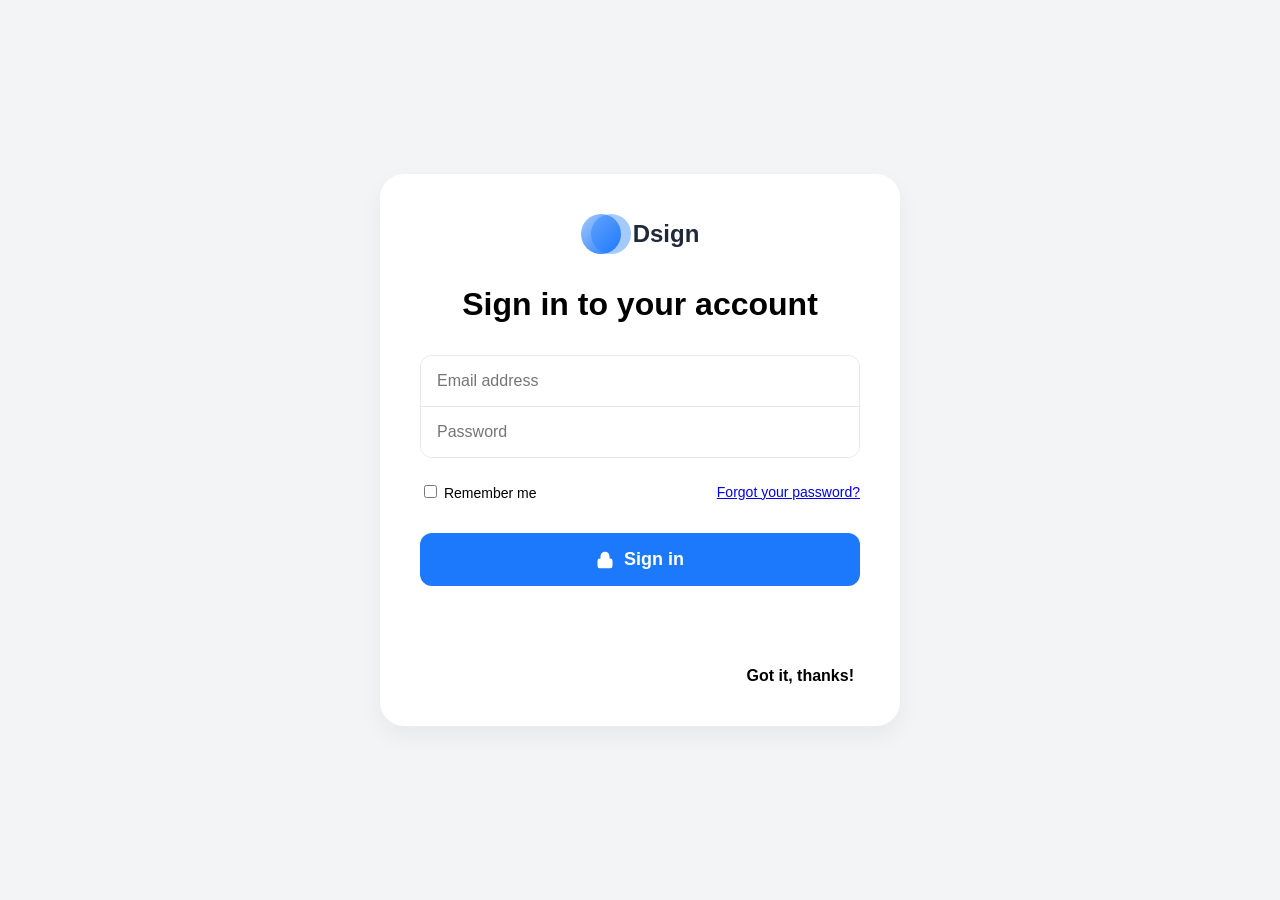
==== login.html @ f486a13e "init project" ====
<!DOCTYPE html>
<html lang="en">
<head>
    <meta charset="UTF-8">
    <meta name="viewport" content="width=device-width, initial-scale=1.0">
    <title>Dsign Login</title>
    <link rel="stylesheet" href="style.css">
</head>
<body>
    <div class="login-card">
        <div class="logo-container">
            <div class="logo-circles"></div>
            <span class="logo-text">Dsign</span>
        </div>
        
        <h1>Sign in to your account</h1>
        
        <form id="loginForm">
            <div class="input-group">
                <input type="email" placeholder="Email address" required>
                <input type="password" placeholder="Password" required>
            </div>

            <div class="form-options">
                <label class="checkbox-container">
                    <input type="checkbox">
                    <span class="checkmark"></span>
                    Remember me
                </label>
                <a href="#" class="forgot-link">Forgot your password?</a>
            </div>

            <button type="submit" class="sign-in-btn">
                <svg class="lock-icon" viewBox="0 0 24 24" fill="none" stroke="currentColor" stroke-width="2">
                    <rect x="3" y="11" width="18" height="11" rx="2" ry="2"></rect>
                    <path d="M7 11V7a5 5 0 0 1 10 0v4"></path>
                </svg>
                Sign in
            </button>
        </form>

        <div class="footer">
            <button type="button" class="dismiss-btn">Got it, thanks!</button>
        </div>
    </div>
</body>
</html>
---- style.css ----
:root {
    --primary-blue: #1d79fb;
    --text-black: #000000;
    --border-gray: #e5e7eb;
    --bg-white: #ffffff;
}

body {
    font-family: 'Inter', sans-serif;
    background-color: #f3f4f6;
    display: flex;
    justify-content: center;
    align-items: center;
    height: 100vh;
    margin: 0;
}

.login-card {
    background: var(--bg-white);
    padding: 40px;
    border-radius: 24px;
    box-shadow: 0 10px 25px rgba(0,0,0,0.05);
    width: 100%;
    max-width: 440px;
    text-align: center;
}

.logo-container {
    display: flex;
    align-items: center;
    justify-content: center;
    gap: 12px;
    margin-bottom: 32px;
}

.logo-circles {
    width: 40px;
    height: 40px;
    background: linear-gradient(135deg, #a5c9ff 0%, #1d79fb 100%);
    border-radius: 50%;
    position: relative;
}

.logo-circles::after {
    content: '';
    position: absolute;
    right: -10px;
    width: 40px;
    height: 40px;
    background: rgba(29, 121, 251, 0.4);
    border-radius: 50%;
}

.logo-text {
    font-size: 24px;
    font-weight: 700;
    color: #1f2937;
}

h1 {
    font-size: 32px;
    font-weight: 800;
    margin-bottom: 32px;
    color: var(--text-black);
}

.input-group {
    border: 1px solid var(--border-gray);
    border-radius: 12px;
    overflow: hidden;
    margin-bottom: 24px;
}

input[type="email"], 
input[type="password"] {
    width: 100%;
    padding: 16px;
    border: none;
    outline: none;
    font-size: 16px;
    box-sizing: border-box;
}

input[type="email"] {
    border-bottom: 1px solid var(--border-gray);
}

.form-options {
    display: flex;
    justify-content: space-between;
    align-items: center;
    margin-bottom: 32px;
    font-size: 14px;
    font-weight: 500;
}

.sign-in-btn {
    width: 100%;
    background-color: var(--primary-blue);
    color: white;
    padding: 16px;
    border: none;
    border-radius: 12px;
    font-size: 18px;
    font-weight: 600;
    cursor: pointer;
    display: flex;
    align-items: center;
    justify-content: center;
    gap: 10px;
}

.lock-icon {
    width: 18px;
    height: 18px;
    fill: white;
}

.footer {
    margin-top: 80px;
    display: flex;
    justify-content: flex-end;
}

.dismiss-btn {
    background: none;
    border: none;
    font-weight: 700;
    font-size: 16px;
    cursor: pointer;
}
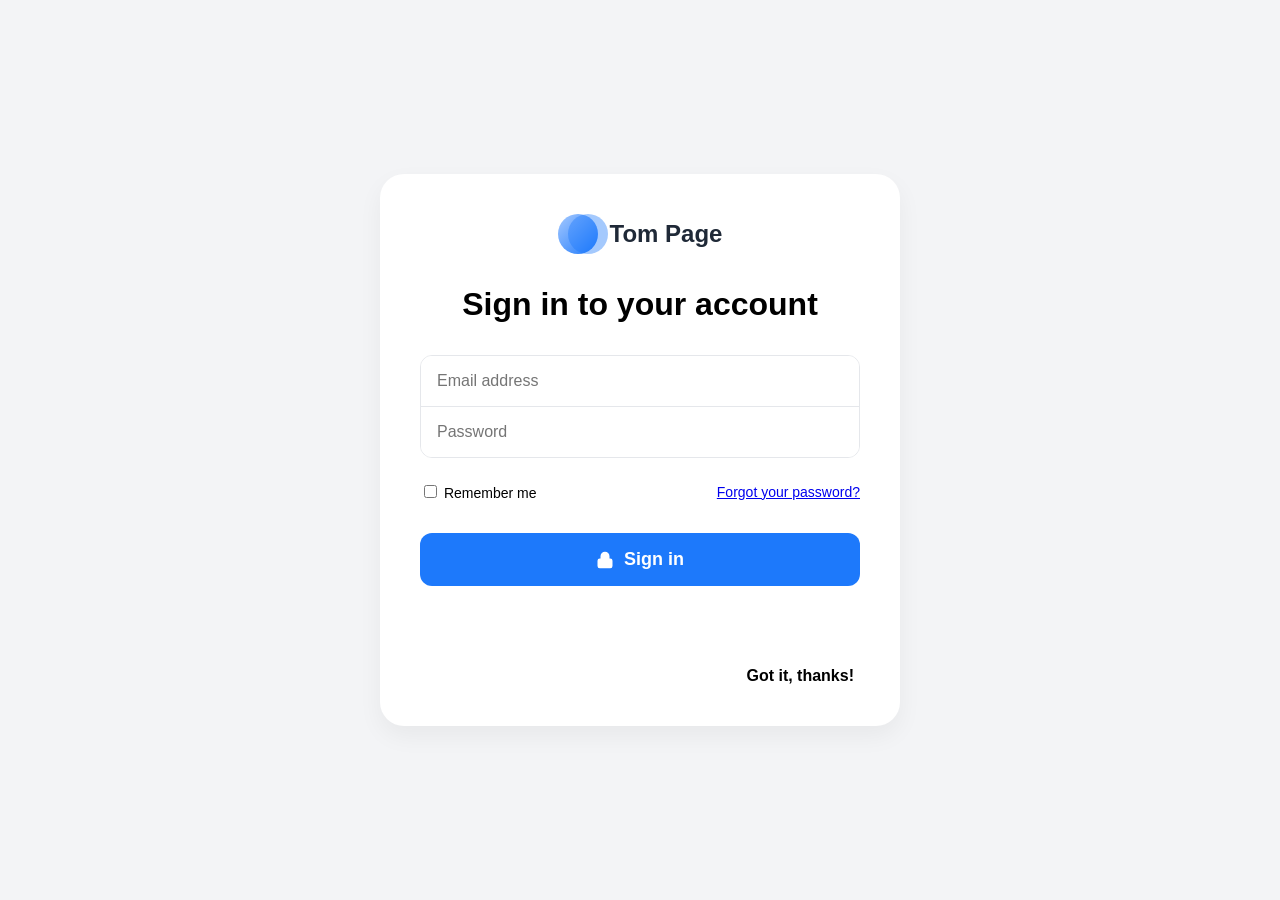
==== commit 1d958e40: "fix: Update Login Header" ====
--- a/login.html
+++ b/login.html
@@ -10,7 +10,7 @@
     <div class="login-card">
         <div class="logo-container">
             <div class="logo-circles"></div>
-            <span class="logo-text">Dsign</span>
+            <span class="logo-text">Tom Page</span>
         </div>
         
         <h1>Sign in to your account</h1>
